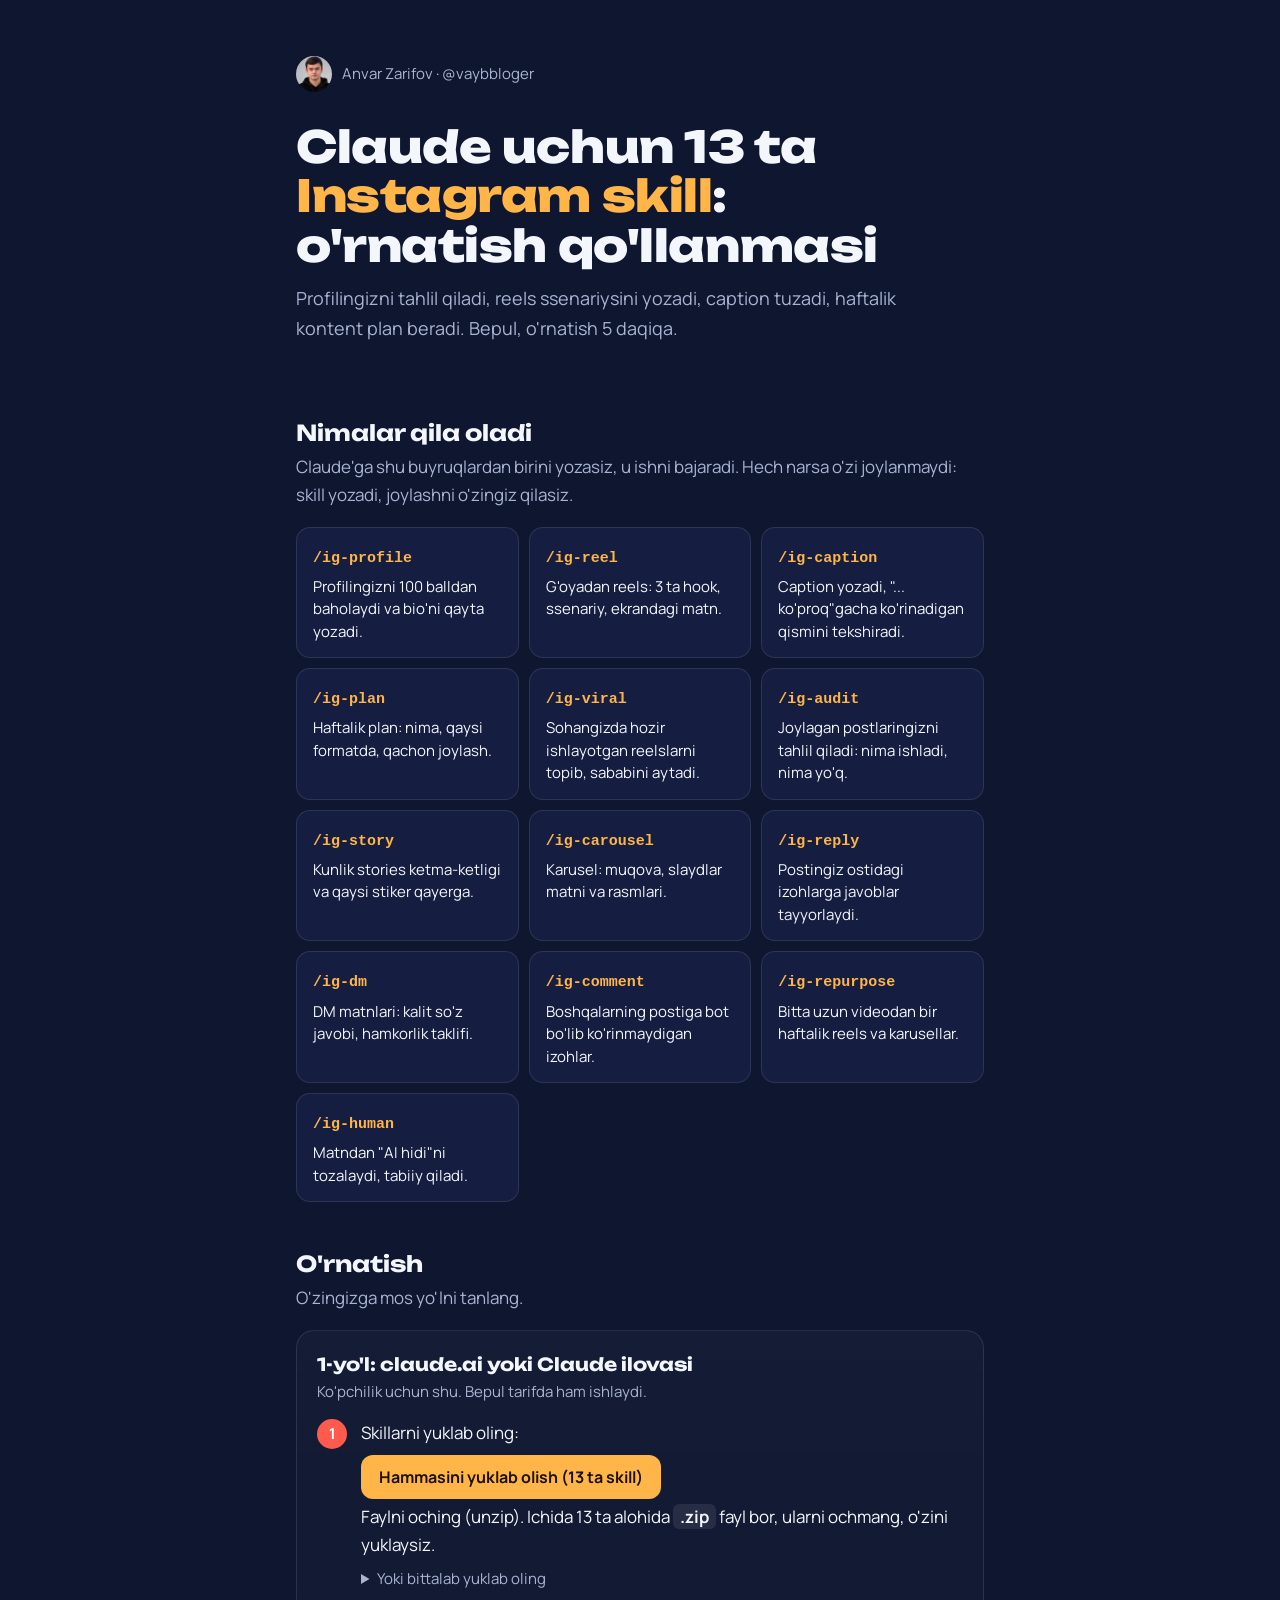
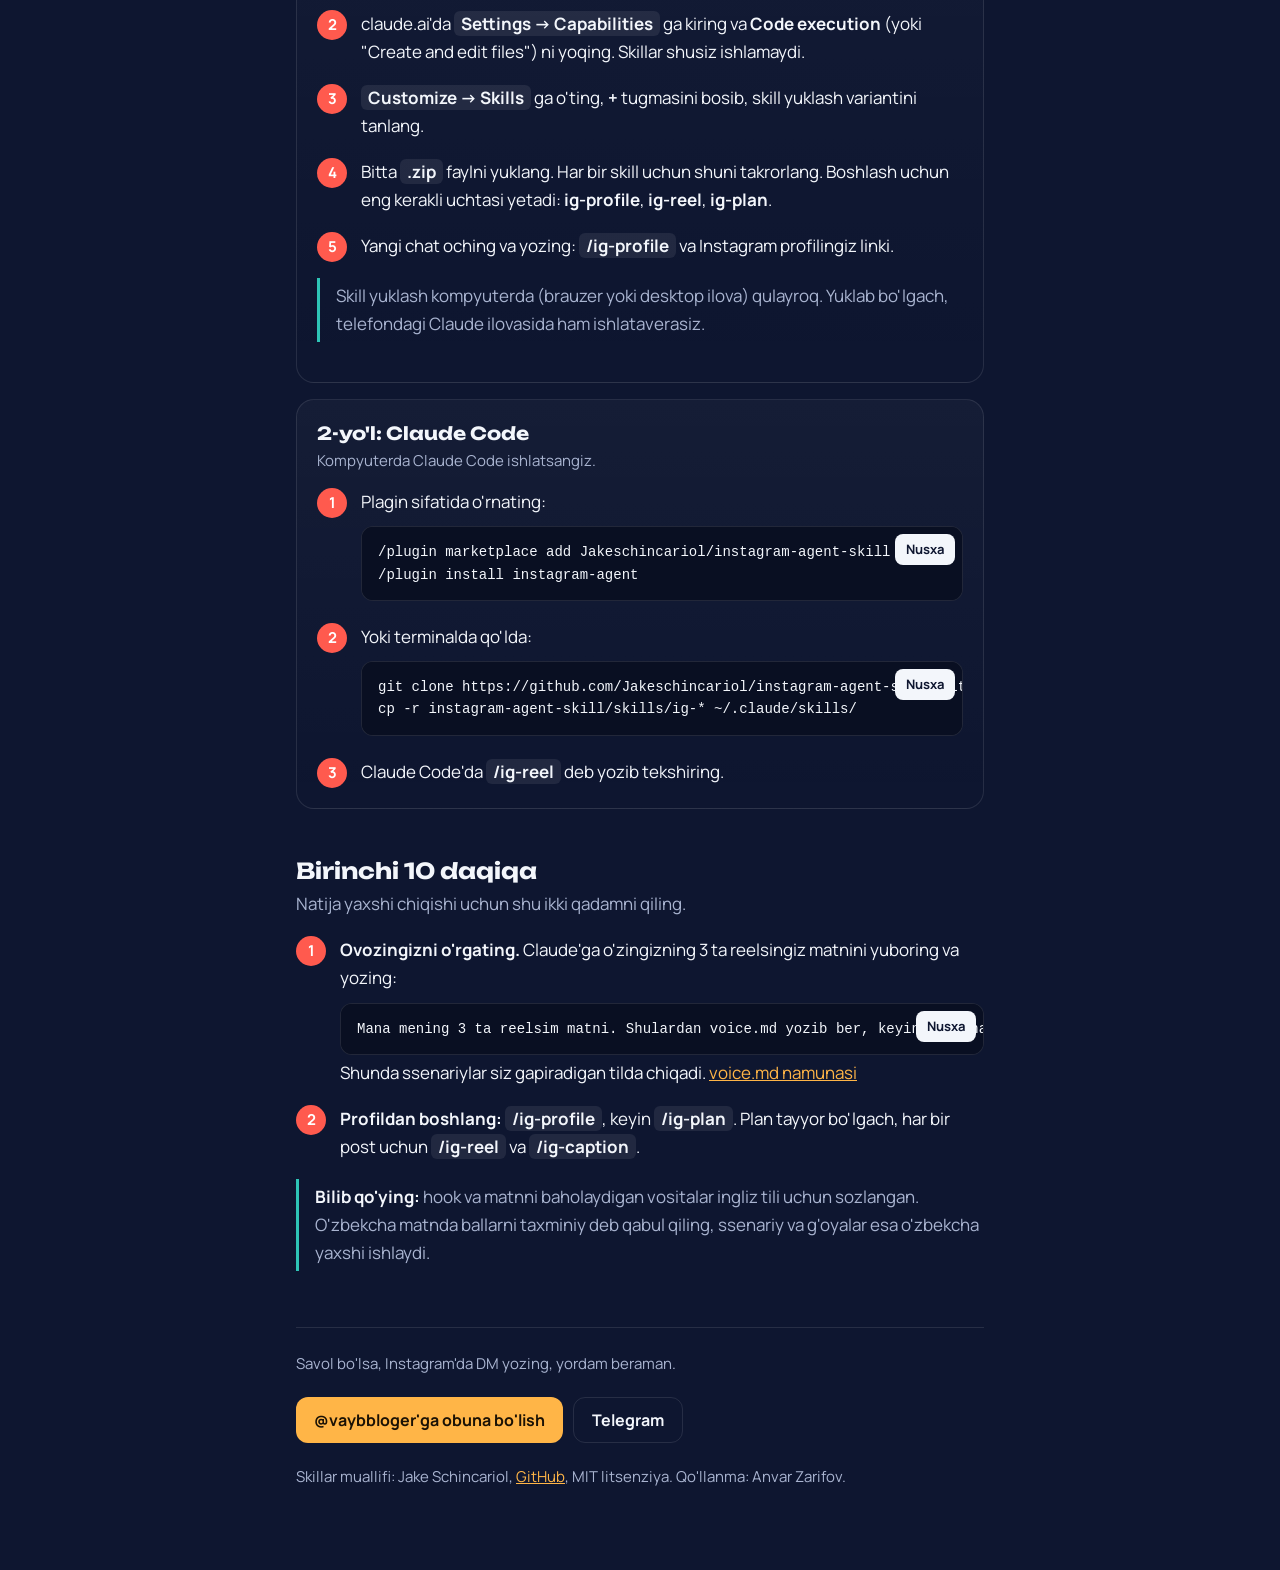
==== qollanma/index.html @ 05e8993a "O'zbekcha qo'llanma sahifasi (13 ta Instagram skill) va bot DM'i unga yo'naltiriladi Co-Authored-By:" ====
<!doctype html>
<html lang="uz">
<head>
<meta charset="utf-8">
<meta name="viewport" content="width=device-width, initial-scale=1">
<title>Instagram skillari: o'rnatish qo'llanmasi</title>
<meta name="description" content="Claude uchun 13 ta bepul Instagram skill: nima qiladi va qanday o'rnatiladi. O'zbekcha qo'llanma.">
<meta property="og:title" content="Claude uchun 13 ta Instagram skill: o'rnatish qo'llanmasi">
<meta property="og:description" content="Profil tahlili, reels ssenariysi, caption, haftalik kontent plan. Bepul, 5 daqiqada o'rnatiladi.">
<link rel="preconnect" href="https://fonts.googleapis.com">
<link rel="preconnect" href="https://fonts.gstatic.com" crossorigin>
<link href="https://fonts.googleapis.com/css2?family=Manrope:wght@400;500;600;700&family=Unbounded:wght@600;800&display=swap" rel="stylesheet">
<style>
  :root {
    --night: #0E1630; --deep: #090F22; --panel: #151E40; --line: rgba(255,255,255,.10);
    --snow: #F3F6FB; --mist: #A9B4D0; --amber: #FFB547; --red: #FF5A4E; --tile: #2EC4B6;
    --display: "Unbounded", system-ui, sans-serif; --body: "Manrope", system-ui, sans-serif;
  }
  * { box-sizing: border-box; }
  body { margin: 0; background: var(--night); color: var(--snow); font: 400 17px/1.65 var(--body); -webkit-font-smoothing: antialiased; }
  a { color: var(--amber); }
  :focus-visible { outline: 2px solid var(--amber); outline-offset: 3px; border-radius: 6px; }
  main { max-width: 720px; margin: 0 auto; padding: 0 16px 80px; }

  header { padding: 56px 0 28px; }
  .by { display: inline-flex; align-items: center; gap: 10px; color: var(--mist); font-size: 15px; text-decoration: none; }
  .by img { width: 36px; height: 36px; border-radius: 50%; object-fit: cover; object-position: 50% 30%; }
  h1 { font: 800 clamp(28px, 7vw, 44px)/1.12 var(--display); margin: 22px 0 14px; letter-spacing: -.01em; }
  h1 em { font-style: normal; color: var(--amber); }
  .lead { color: var(--mist); font-size: 18px; margin: 0; max-width: 34em; }

  h2 { font: 700 22px/1.25 var(--display); margin: 48px 0 6px; }
  .sub { color: var(--mist); margin: 0 0 18px; }

  .grid { display: grid; grid-template-columns: repeat(auto-fill, minmax(200px, 1fr)); gap: 10px; }
  .cmd { background: var(--panel); border: 1px solid var(--line); border-radius: 14px; padding: 14px 16px; }
  .cmd code { font: 600 15px/1 ui-monospace, "SFMono-Regular", Menlo, monospace; color: var(--amber); }
  .cmd p { margin: 6px 0 0; font-size: 15px; line-height: 1.5; color: var(--snow); }

  .route { border: 1px solid var(--line); border-radius: 18px; padding: 22px 20px; margin-top: 16px; background: linear-gradient(180deg, rgba(255,255,255,.03), rgba(255,255,255,0)); }
  .route h3 { font: 700 18px/1.3 var(--display); margin: 0 0 4px; }
  .route .who { color: var(--mist); margin: 0 0 14px; font-size: 15px; }
  ol.steps { list-style: none; counter-reset: s; margin: 0; padding: 0; }
  ol.steps > li { counter-increment: s; position: relative; padding: 0 0 18px 44px; }
  ol.steps > li::before { content: counter(s); position: absolute; left: 0; top: 0; width: 30px; height: 30px; border-radius: 50%; background: var(--red); color: #fff; font: 700 15px/30px var(--body); text-align: center; }
  ol.steps > li:last-child { padding-bottom: 0; }
  .path { font-weight: 700; color: var(--snow); background: rgba(255,255,255,.08); padding: 1px 7px; border-radius: 6px; white-space: nowrap; }

  .btn { display: inline-flex; align-items: center; gap: 8px; font: 700 16px/1 var(--body); text-decoration: none; color: #1b1205; background: var(--amber); padding: 14px 18px; border-radius: 12px; margin: 8px 0 4px; }
  .btn.ghost { background: transparent; color: var(--snow); border: 1px solid var(--line); }
  details { margin-top: 8px; }
  summary { cursor: pointer; color: var(--mist); font-size: 15px; }
  .zips { display: flex; flex-wrap: wrap; gap: 8px; margin-top: 10px; }
  .zips a { font: 600 14px/1 ui-monospace, Menlo, monospace; text-decoration: none; color: var(--snow); background: var(--panel); border: 1px solid var(--line); padding: 9px 11px; border-radius: 10px; }

  .code { position: relative; margin: 10px 0 4px; }
  .code pre { margin: 0; background: var(--deep); border: 1px solid var(--line); border-radius: 12px; padding: 14px 16px; padding-right: 92px; overflow-x: auto; font: 500 14px/1.6 ui-monospace, Menlo, monospace; color: var(--snow); white-space: pre; }
  .code button { position: absolute; top: 8px; right: 8px; font: 700 13px/1 var(--body); color: var(--night); background: var(--snow); border: 0; border-radius: 8px; padding: 9px 11px; cursor: pointer; }

  .note { border-left: 3px solid var(--tile); padding: 4px 0 4px 16px; margin: 18px 0; color: var(--mist); }
  .note b { color: var(--snow); }

  footer { margin-top: 56px; padding-top: 24px; border-top: 1px solid var(--line); color: var(--mist); font-size: 15px; }
  footer .links { display: flex; flex-wrap: wrap; gap: 10px; margin: 12px 0 18px; }
</style>
</head>
<body>
<main>
  <header>
    <a class="by" href="https://instagram.com/vaybbloger"><img src="me.jpg" alt="" width="36" height="36">Anvar Zarifov · @vaybbloger</a>
    <h1>Claude uchun 13 ta <em>Instagram skill</em>: o'rnatish qo'llanmasi</h1>
    <p class="lead">Profilingizni tahlil qiladi, reels ssenariysini yozadi, caption tuzadi, haftalik kontent plan beradi. Bepul, o'rnatish 5 daqiqa.</p>
  </header>

  <section>
    <h2>Nimalar qila oladi</h2>
    <p class="sub">Claude'ga shu buyruqlardan birini yozasiz, u ishni bajaradi. Hech narsa o'zi joylanmaydi: skill yozadi, joylashni o'zingiz qilasiz.</p>
    <div class="grid">
      <div class="cmd"><code>/ig-profile</code><p>Profilingizni 100 balldan baholaydi va bio'ni qayta yozadi.</p></div>
      <div class="cmd"><code>/ig-reel</code><p>G'oyadan reels: 3 ta hook, ssenariy, ekrandagi matn.</p></div>
      <div class="cmd"><code>/ig-caption</code><p>Caption yozadi, "... ko'proq"gacha ko'rinadigan qismini tekshiradi.</p></div>
      <div class="cmd"><code>/ig-plan</code><p>Haftalik plan: nima, qaysi formatda, qachon joylash.</p></div>
      <div class="cmd"><code>/ig-viral</code><p>Sohangizda hozir ishlayotgan reelslarni topib, sababini aytadi.</p></div>
      <div class="cmd"><code>/ig-audit</code><p>Joylagan postlaringizni tahlil qiladi: nima ishladi, nima yo'q.</p></div>
      <div class="cmd"><code>/ig-story</code><p>Kunlik stories ketma-ketligi va qaysi stiker qayerga.</p></div>
      <div class="cmd"><code>/ig-carousel</code><p>Karusel: muqova, slaydlar matni va rasmlari.</p></div>
      <div class="cmd"><code>/ig-reply</code><p>Postingiz ostidagi izohlarga javoblar tayyorlaydi.</p></div>
      <div class="cmd"><code>/ig-dm</code><p>DM matnlari: kalit so'z javobi, hamkorlik taklifi.</p></div>
      <div class="cmd"><code>/ig-comment</code><p>Boshqalarning postiga bot bo'lib ko'rinmaydigan izohlar.</p></div>
      <div class="cmd"><code>/ig-repurpose</code><p>Bitta uzun videodan bir haftalik reels va karusellar.</p></div>
      <div class="cmd"><code>/ig-human</code><p>Matndan "AI hidi"ni tozalaydi, tabiiy qiladi.</p></div>
    </div>
  </section>

  <section>
    <h2>O'rnatish</h2>
    <p class="sub">O'zingizga mos yo'lni tanlang.</p>

    <div class="route">
      <h3>1-yo'l: claude.ai yoki Claude ilovasi</h3>
      <p class="who">Ko'pchilik uchun shu. Bepul tarifda ham ishlaydi.</p>
      <ol class="steps">
        <li>Skillarni yuklab oling:
          <br><a class="btn" href="ig-skills-hammasi.zip" download>Hammasini yuklab olish (13 ta skill)</a>
          <br>Faylni oching (unzip). Ichida 13 ta alohida <span class="path">.zip</span> fayl bor, ularni ochmang, o'zini yuklaysiz.
          <details><summary>Yoki bittalab yuklab oling</summary>
            <div class="zips">
              <a href="skills/ig-profile.zip" download>ig-profile</a><a href="skills/ig-reel.zip" download>ig-reel</a><a href="skills/ig-caption.zip" download>ig-caption</a>
              <a href="skills/ig-plan.zip" download>ig-plan</a><a href="skills/ig-viral.zip" download>ig-viral</a><a href="skills/ig-audit.zip" download>ig-audit</a>
              <a href="skills/ig-story.zip" download>ig-story</a><a href="skills/ig-carousel.zip" download>ig-carousel</a><a href="skills/ig-reply.zip" download>ig-reply</a>
              <a href="skills/ig-dm.zip" download>ig-dm</a><a href="skills/ig-comment.zip" download>ig-comment</a><a href="skills/ig-repurpose.zip" download>ig-repurpose</a>
              <a href="skills/ig-human.zip" download>ig-human</a>
            </div>
          </details>
        </li>
        <li>claude.ai'da <span class="path">Settings → Capabilities</span> ga kiring va <b>Code execution</b> (yoki "Create and edit files") ni yoqing. Skillar shusiz ishlamaydi.</li>
        <li><span class="path">Customize → Skills</span> ga o'ting, <b>+</b> tugmasini bosib, skill yuklash variantini tanlang.</li>
        <li>Bitta <span class="path">.zip</span> faylni yuklang. Har bir skill uchun shuni takrorlang. Boshlash uchun eng kerakli uchtasi yetadi: <b>ig-profile</b>, <b>ig-reel</b>, <b>ig-plan</b>.</li>
        <li>Yangi chat oching va yozing: <span class="path">/ig-profile</span> va Instagram profilingiz linki.</li>
      </ol>
      <p class="note">Skill yuklash kompyuterda (brauzer yoki desktop ilova) qulayroq. Yuklab bo'lgach, telefondagi Claude ilovasida ham ishlataverasiz.</p>
    </div>

    <div class="route">
      <h3>2-yo'l: Claude Code</h3>
      <p class="who">Kompyuterda Claude Code ishlatsangiz.</p>
      <ol class="steps">
        <li>Plagin sifatida o'rnating:
          <div class="code"><pre>/plugin marketplace add Jakeschincariol/instagram-agent-skill
/plugin install instagram-agent</pre><button type="button" data-copy>Nusxa</button></div>
        </li>
        <li>Yoki terminalda qo'lda:
          <div class="code"><pre>git clone https://github.com/Jakeschincariol/instagram-agent-skill.git
cp -r instagram-agent-skill/skills/ig-* ~/.claude/skills/</pre><button type="button" data-copy>Nusxa</button></div>
        </li>
        <li>Claude Code'da <span class="path">/ig-reel</span> deb yozib tekshiring.</li>
      </ol>
    </div>
  </section>

  <section>
    <h2>Birinchi 10 daqiqa</h2>
    <p class="sub">Natija yaxshi chiqishi uchun shu ikki qadamni qiling.</p>
    <ol class="steps">
      <li><b>Ovozingizni o'rgating.</b> Claude'ga o'zingizning 3 ta reelsingiz matnini yuboring va yozing:
        <div class="code"><pre>Mana mening 3 ta reelsim matni. Shulardan voice.md yozib ber, keyingi ssenariylar shu uslubda bo'lsin.</pre><button type="button" data-copy>Nusxa</button></div>
        Shunda ssenariylar siz gapiradigan tilda chiqadi. <a href="voice.md" download>voice.md namunasi</a>
      </li>
      <li><b>Profildan boshlang:</b> <span class="path">/ig-profile</span>, keyin <span class="path">/ig-plan</span>. Plan tayyor bo'lgach, har bir post uchun <span class="path">/ig-reel</span> va <span class="path">/ig-caption</span>.</li>
    </ol>
    <p class="note"><b>Bilib qo'ying:</b> hook va matnni baholaydigan vositalar ingliz tili uchun sozlangan. O'zbekcha matnda ballarni taxminiy deb qabul qiling, ssenariy va g'oyalar esa o'zbekcha yaxshi ishlaydi.</p>
  </section>

  <footer>
    Savol bo'lsa, Instagram'da DM yozing, yordam beraman.
    <div class="links">
      <a class="btn" href="https://instagram.com/vaybbloger">@vaybbloger'ga obuna bo'lish</a>
      <a class="btn ghost" href="https://t.me/hisperspective">Telegram</a>
    </div>
    Skillar muallifi: Jake Schincariol, <a href="https://github.com/Jakeschincariol/instagram-agent-skill">GitHub</a>, MIT litsenziya. Qo'llanma: Anvar Zarifov.
  </footer>
</main>
<script>
  document.querySelectorAll('[data-copy]').forEach(function (b) {
    b.addEventListener('click', function () {
      var t = b.previousElementSibling.textContent;
      (navigator.clipboard ? navigator.clipboard.writeText(t) : Promise.reject()).then(function () {
        b.textContent = 'Nusxalandi'; setTimeout(function () { b.textContent = 'Nusxa'; }, 1600);
      }, function () { b.textContent = 'Belgilab oling'; });
    });
  });
</script>
</body>
</html>
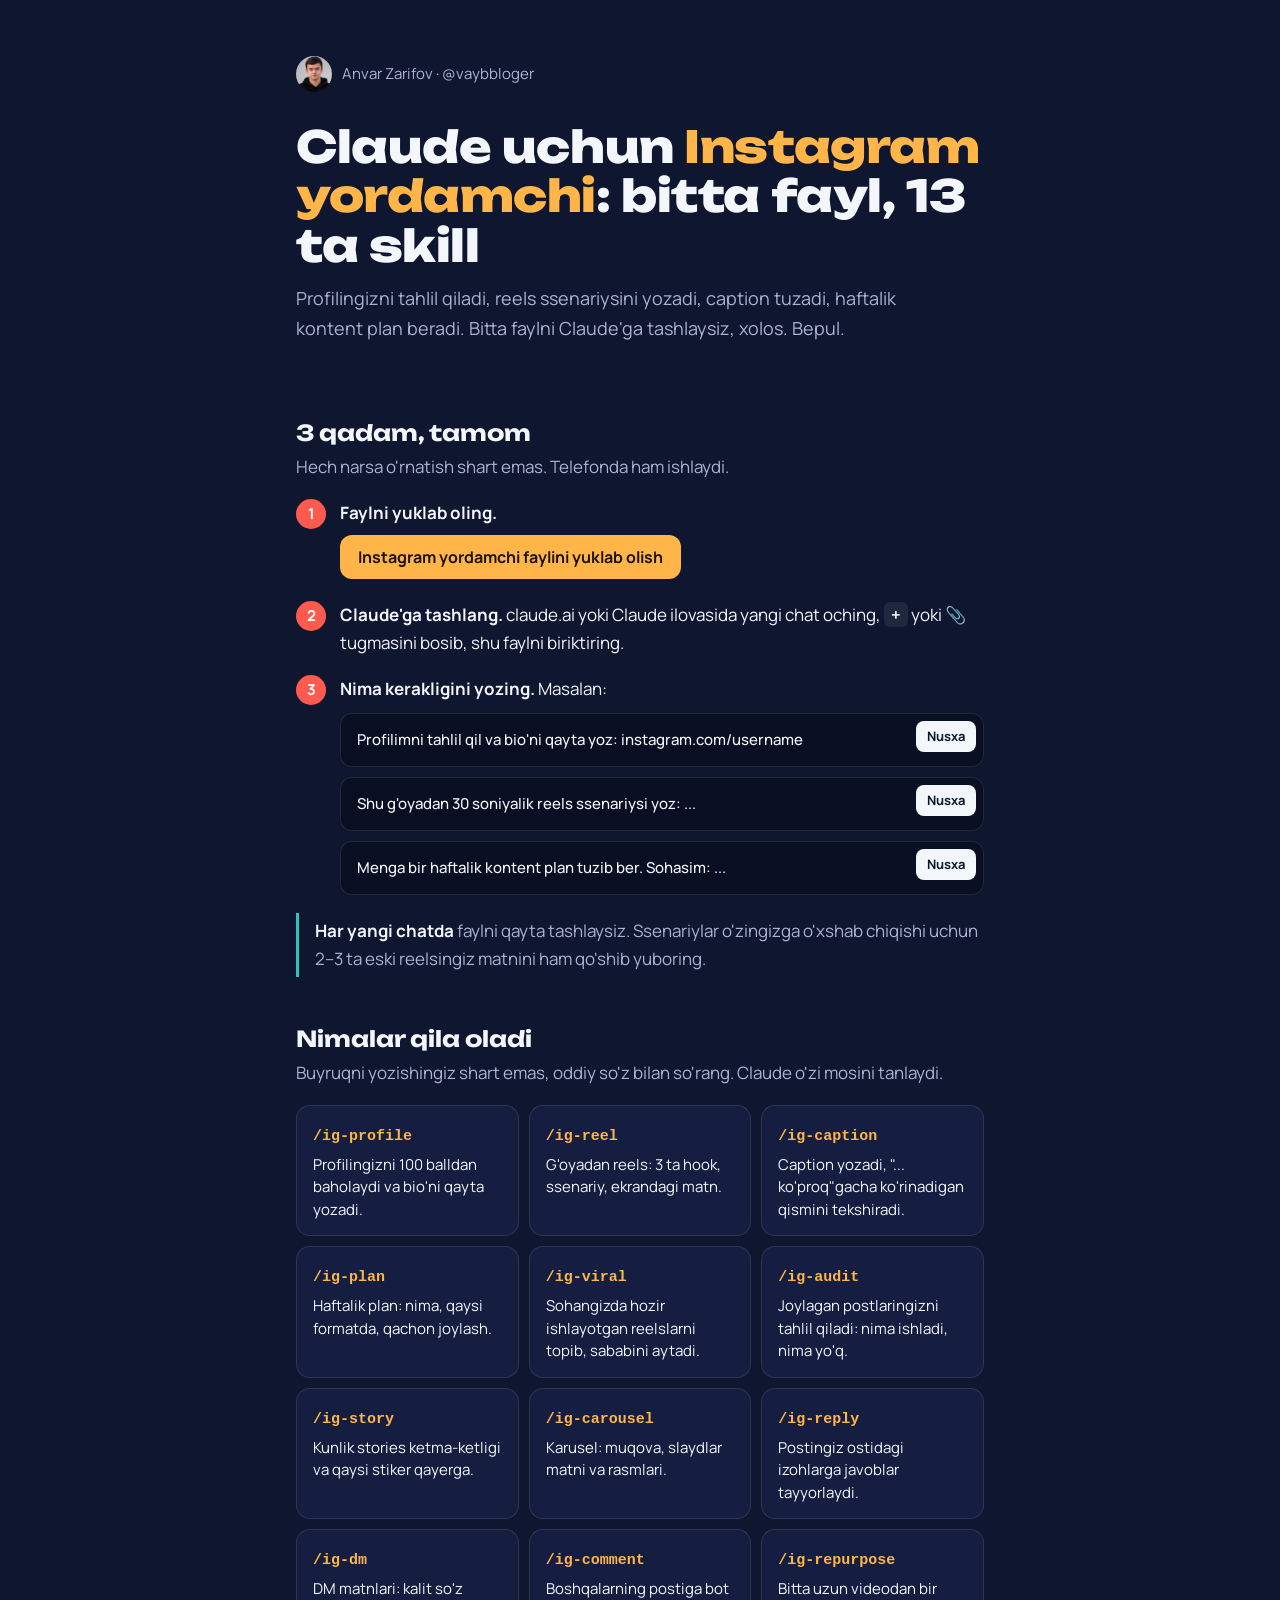
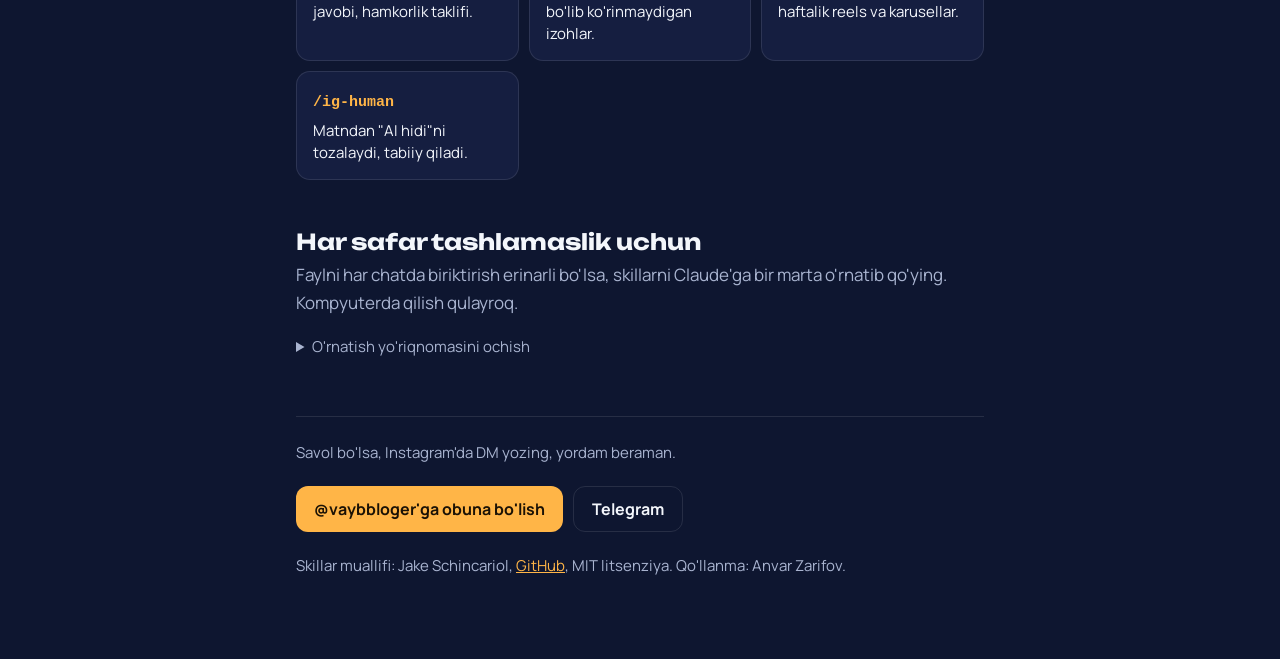
==== commit 40b2eea1: "Qo'llanma soddalashtirildi: bitta faylni Claude'ga tashlash (instagram-yordamchi.md) Co-Authored-By:" ====
--- a/qollanma/index.html
+++ b/qollanma/index.html
@@ -6,7 +6,7 @@
 <title>Instagram skillari: o'rnatish qo'llanmasi</title>
 <meta name="description" content="Claude uchun 13 ta bepul Instagram skill: nima qiladi va qanday o'rnatiladi. O'zbekcha qo'llanma.">
 <meta property="og:title" content="Claude uchun 13 ta Instagram skill: o'rnatish qo'llanmasi">
-<meta property="og:description" content="Profil tahlili, reels ssenariysi, caption, haftalik kontent plan. Bepul, 5 daqiqada o'rnatiladi.">
+<meta property="og:description" content="Profil tahlili, reels ssenariysi, caption, haftalik kontent plan. Bitta faylni Claude'ga tashlaysiz.">
 <link rel="preconnect" href="https://fonts.googleapis.com">
 <link rel="preconnect" href="https://fonts.gstatic.com" crossorigin>
 <link href="https://fonts.googleapis.com/css2?family=Manrope:wght@400;500;600;700&family=Unbounded:wght@600;800&display=swap" rel="stylesheet">
@@ -49,6 +49,7 @@
   .btn { display: inline-flex; align-items: center; gap: 8px; font: 700 16px/1 var(--body); text-decoration: none; color: #1b1205; background: var(--amber); padding: 14px 18px; border-radius: 12px; margin: 8px 0 4px; }
   .btn.ghost { background: transparent; color: var(--snow); border: 1px solid var(--line); }
   details { margin-top: 8px; }
+  details[open] > summary { margin-bottom: 4px; }
   summary { cursor: pointer; color: var(--mist); font-size: 15px; }
   .zips { display: flex; flex-wrap: wrap; gap: 8px; margin-top: 10px; }
   .zips a { font: 600 14px/1 ui-monospace, Menlo, monospace; text-decoration: none; color: var(--snow); background: var(--panel); border: 1px solid var(--line); padding: 9px 11px; border-radius: 10px; }
@@ -57,6 +58,7 @@
   .code pre { margin: 0; background: var(--deep); border: 1px solid var(--line); border-radius: 12px; padding: 14px 16px; padding-right: 92px; overflow-x: auto; font: 500 14px/1.6 ui-monospace, Menlo, monospace; color: var(--snow); white-space: pre; }
   .code button { position: absolute; top: 8px; right: 8px; font: 700 13px/1 var(--body); color: var(--night); background: var(--snow); border: 0; border-radius: 8px; padding: 9px 11px; cursor: pointer; }
 
+  .code.ask pre { white-space: pre-wrap; font-family: var(--body); font-size: 15px; }
   .note { border-left: 3px solid var(--tile); padding: 4px 0 4px 16px; margin: 18px 0; color: var(--mist); }
   .note b { color: var(--snow); }
 
@@ -68,13 +70,30 @@
 <main>
   <header>
     <a class="by" href="https://instagram.com/vaybbloger"><img src="me.jpg" alt="" width="36" height="36">Anvar Zarifov · @vaybbloger</a>
-    <h1>Claude uchun 13 ta <em>Instagram skill</em>: o'rnatish qo'llanmasi</h1>
-    <p class="lead">Profilingizni tahlil qiladi, reels ssenariysini yozadi, caption tuzadi, haftalik kontent plan beradi. Bepul, o'rnatish 5 daqiqa.</p>
+    <h1>Claude uchun <em>Instagram yordamchi</em>: bitta fayl, 13 ta skill</h1>
+    <p class="lead">Profilingizni tahlil qiladi, reels ssenariysini yozadi, caption tuzadi, haftalik kontent plan beradi. Bitta faylni Claude'ga tashlaysiz, xolos. Bepul.</p>
   </header>
 
   <section>
+    <h2>3 qadam, tamom</h2>
+    <p class="sub">Hech narsa o'rnatish shart emas. Telefonda ham ishlaydi.</p>
+    <ol class="steps">
+      <li><b>Faylni yuklab oling.</b>
+        <br><a class="btn" href="instagram-yordamchi.md" download>Instagram yordamchi faylini yuklab olish</a>
+      </li>
+      <li><b>Claude'ga tashlang.</b> claude.ai yoki Claude ilovasida yangi chat oching, <span class="path">+</span> yoki 📎 tugmasini bosib, shu faylni biriktiring.</li>
+      <li><b>Nima kerakligini yozing.</b> Masalan:
+        <div class="code ask"><pre>Profilimni tahlil qil va bio'ni qayta yoz: instagram.com/username</pre><button type="button" data-copy>Nusxa</button></div>
+        <div class="code ask"><pre>Shu g'oyadan 30 soniyalik reels ssenariysi yoz: ...</pre><button type="button" data-copy>Nusxa</button></div>
+        <div class="code ask"><pre>Menga bir haftalik kontent plan tuzib ber. Sohasim: ...</pre><button type="button" data-copy>Nusxa</button></div>
+      </li>
+    </ol>
+    <p class="note"><b>Har yangi chatda</b> faylni qayta tashlaysiz. Ssenariylar o'zingizga o'xshab chiqishi uchun 2–3 ta eski reelsingiz matnini ham qo'shib yuboring.</p>
+  </section>
+
+  <section>
     <h2>Nimalar qila oladi</h2>
-    <p class="sub">Claude'ga shu buyruqlardan birini yozasiz, u ishni bajaradi. Hech narsa o'zi joylanmaydi: skill yozadi, joylashni o'zingiz qilasiz.</p>
+    <p class="sub">Buyruqni yozishingiz shart emas, oddiy so'z bilan so'rang. Claude o'zi mosini tanlaydi.</p>
     <div class="grid">
       <div class="cmd"><code>/ig-profile</code><p>Profilingizni 100 balldan baholaydi va bio'ni qayta yozadi.</p></div>
       <div class="cmd"><code>/ig-reel</code><p>G'oyadan reels: 3 ta hook, ssenariy, ekrandagi matn.</p></div>
@@ -93,62 +112,51 @@
   </section>
 
   <section>
-    <h2>O'rnatish</h2>
-    <p class="sub">O'zingizga mos yo'lni tanlang.</p>
-
+    <h2>Har safar tashlamaslik uchun</h2>
+    <p class="sub">Faylni har chatda biriktirish erinarli bo'lsa, skillarni Claude'ga bir marta o'rnatib qo'ying. Kompyuterda qilish qulayroq.</p>
+    <details>
+      <summary>O'rnatish yo'riqnomasini ochish</summary>
     <div class="route">
-      <h3>1-yo'l: claude.ai yoki Claude ilovasi</h3>
-      <p class="who">Ko'pchilik uchun shu. Bepul tarifda ham ishlaydi.</p>
-      <ol class="steps">
-        <li>Skillarni yuklab oling:
-          <br><a class="btn" href="ig-skills-hammasi.zip" download>Hammasini yuklab olish (13 ta skill)</a>
-          <br>Faylni oching (unzip). Ichida 13 ta alohida <span class="path">.zip</span> fayl bor, ularni ochmang, o'zini yuklaysiz.
-          <details><summary>Yoki bittalab yuklab oling</summary>
-            <div class="zips">
-              <a href="skills/ig-profile.zip" download>ig-profile</a><a href="skills/ig-reel.zip" download>ig-reel</a><a href="skills/ig-caption.zip" download>ig-caption</a>
-              <a href="skills/ig-plan.zip" download>ig-plan</a><a href="skills/ig-viral.zip" download>ig-viral</a><a href="skills/ig-audit.zip" download>ig-audit</a>
-              <a href="skills/ig-story.zip" download>ig-story</a><a href="skills/ig-carousel.zip" download>ig-carousel</a><a href="skills/ig-reply.zip" download>ig-reply</a>
-              <a href="skills/ig-dm.zip" download>ig-dm</a><a href="skills/ig-comment.zip" download>ig-comment</a><a href="skills/ig-repurpose.zip" download>ig-repurpose</a>
-              <a href="skills/ig-human.zip" download>ig-human</a>
-            </div>
-          </details>
-        </li>
-        <li>claude.ai'da <span class="path">Settings → Capabilities</span> ga kiring va <b>Code execution</b> (yoki "Create and edit files") ni yoqing. Skillar shusiz ishlamaydi.</li>
-        <li><span class="path">Customize → Skills</span> ga o'ting, <b>+</b> tugmasini bosib, skill yuklash variantini tanlang.</li>
-        <li>Bitta <span class="path">.zip</span> faylni yuklang. Har bir skill uchun shuni takrorlang. Boshlash uchun eng kerakli uchtasi yetadi: <b>ig-profile</b>, <b>ig-reel</b>, <b>ig-plan</b>.</li>
-        <li>Yangi chat oching va yozing: <span class="path">/ig-profile</span> va Instagram profilingiz linki.</li>
-      </ol>
-      <p class="note">Skill yuklash kompyuterda (brauzer yoki desktop ilova) qulayroq. Yuklab bo'lgach, telefondagi Claude ilovasida ham ishlataverasiz.</p>
-    </div>
-
-    <div class="route">
-      <h3>2-yo'l: Claude Code</h3>
-      <p class="who">Kompyuterda Claude Code ishlatsangiz.</p>
-      <ol class="steps">
-        <li>Plagin sifatida o'rnating:
-          <div class="code"><pre>/plugin marketplace add Jakeschincariol/instagram-agent-skill
-/plugin install instagram-agent</pre><button type="button" data-copy>Nusxa</button></div>
-        </li>
-        <li>Yoki terminalda qo'lda:
-          <div class="code"><pre>git clone https://github.com/Jakeschincariol/instagram-agent-skill.git
-cp -r instagram-agent-skill/skills/ig-* ~/.claude/skills/</pre><button type="button" data-copy>Nusxa</button></div>
-        </li>
-        <li>Claude Code'da <span class="path">/ig-reel</span> deb yozib tekshiring.</li>
-      </ol>
-    </div>
-  </section>
-
-  <section>
-    <h2>Birinchi 10 daqiqa</h2>
-    <p class="sub">Natija yaxshi chiqishi uchun shu ikki qadamni qiling.</p>
-    <ol class="steps">
-      <li><b>Ovozingizni o'rgating.</b> Claude'ga o'zingizning 3 ta reelsingiz matnini yuboring va yozing:
-        <div class="code"><pre>Mana mening 3 ta reelsim matni. Shulardan voice.md yozib ber, keyingi ssenariylar shu uslubda bo'lsin.</pre><button type="button" data-copy>Nusxa</button></div>
-        Shunda ssenariylar siz gapiradigan tilda chiqadi. <a href="voice.md" download>voice.md namunasi</a>
-      </li>
-      <li><b>Profildan boshlang:</b> <span class="path">/ig-profile</span>, keyin <span class="path">/ig-plan</span>. Plan tayyor bo'lgach, har bir post uchun <span class="path">/ig-reel</span> va <span class="path">/ig-caption</span>.</li>
-    </ol>
-    <p class="note"><b>Bilib qo'ying:</b> hook va matnni baholaydigan vositalar ingliz tili uchun sozlangan. O'zbekcha matnda ballarni taxminiy deb qabul qiling, ssenariy va g'oyalar esa o'zbekcha yaxshi ishlaydi.</p>
+        <h3>1-yo'l: claude.ai yoki Claude ilovasi</h3>
+        <p class="who">Ko'pchilik uchun shu. Bepul tarifda ham ishlaydi.</p>
+        <ol class="steps">
+          <li>Skillarni yuklab oling:
+            <br><a class="btn" href="ig-skills-hammasi.zip" download>Hammasini yuklab olish (13 ta skill)</a>
+            <br>Faylni oching (unzip). Ichida 13 ta alohida <span class="path">.zip</span> fayl bor, ularni ochmang, o'zini yuklaysiz.
+            <details><summary>Yoki bittalab yuklab oling</summary>
+              <div class="zips">
+                <a href="skills/ig-profile.zip" download>ig-profile</a><a href="skills/ig-reel.zip" download>ig-reel</a><a href="skills/ig-caption.zip" download>ig-caption</a>
+                <a href="skills/ig-plan.zip" download>ig-plan</a><a href="skills/ig-viral.zip" download>ig-viral</a><a href="skills/ig-audit.zip" download>ig-audit</a>
+                <a href="skills/ig-story.zip" download>ig-story</a><a href="skills/ig-carousel.zip" download>ig-carousel</a><a href="skills/ig-reply.zip" download>ig-reply</a>
+                <a href="skills/ig-dm.zip" download>ig-dm</a><a href="skills/ig-comment.zip" download>ig-comment</a><a href="skills/ig-repurpose.zip" download>ig-repurpose</a>
+                <a href="skills/ig-human.zip" download>ig-human</a>
+              </div>
+            </details>
+          </li>
+          <li>claude.ai'da <span class="path">Settings → Capabilities</span> ga kiring va <b>Code execution</b> (yoki "Create and edit files") ni yoqing. Skillar shusiz ishlamaydi.</li>
+          <li><span class="path">Customize → Skills</span> ga o'ting, <b>+</b> tugmasini bosib, skill yuklash variantini tanlang.</li>
+          <li>Bitta <span class="path">.zip</span> faylni yuklang. Har bir skill uchun shuni takrorlang. Boshlash uchun eng kerakli uchtasi yetadi: <b>ig-profile</b>, <b>ig-reel</b>, <b>ig-plan</b>.</li>
+          <li>Yangi chat oching va yozing: <span class="path">/ig-profile</span> va Instagram profilingiz linki.</li>
+        </ol>
+        <p class="note">Skill yuklash kompyuterda (brauzer yoki desktop ilova) qulayroq. Yuklab bo'lgach, telefondagi Claude ilovasida ham ishlataverasiz.</p>
+      </div>
+  
+      <div class="route">
+        <h3>2-yo'l: Claude Code</h3>
+        <p class="who">Kompyuterda Claude Code ishlatsangiz.</p>
+        <ol class="steps">
+          <li>Plagin sifatida o'rnating:
+            <div class="code"><pre>/plugin marketplace add Jakeschincariol/instagram-agent-skill
+  /plugin install instagram-agent</pre><button type="button" data-copy>Nusxa</button></div>
+          </li>
+          <li>Yoki terminalda qo'lda:
+            <div class="code"><pre>git clone https://github.com/Jakeschincariol/instagram-agent-skill.git
+  cp -r instagram-agent-skill/skills/ig-* ~/.claude/skills/</pre><button type="button" data-copy>Nusxa</button></div>
+          </li>
+          <li>Claude Code'da <span class="path">/ig-reel</span> deb yozib tekshiring.</li>
+        </ol>
+      </div>
+    </details>
   </section>
 
   <footer>
